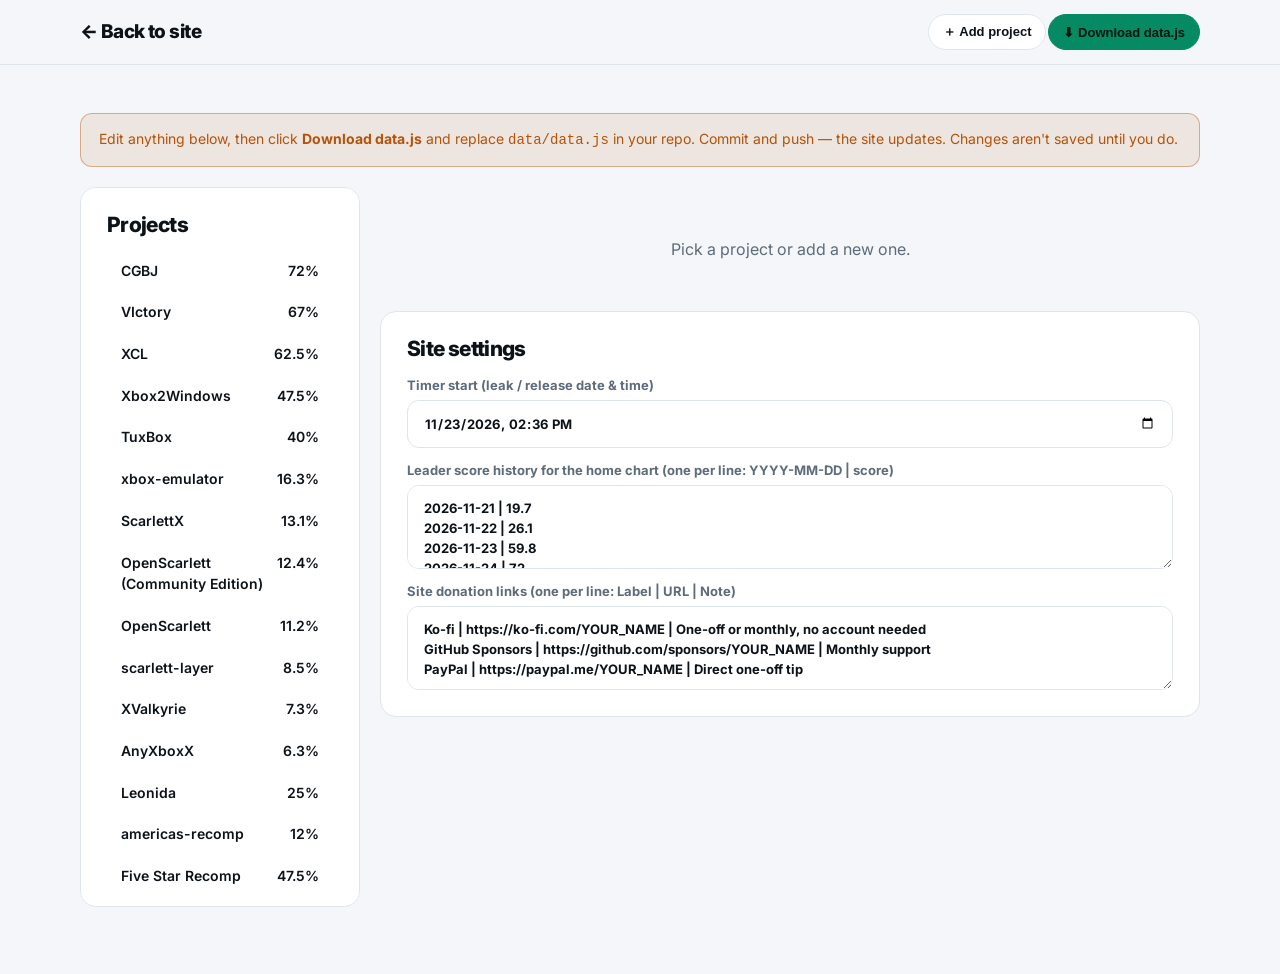
==== admin.html @ a1310005 "Add files via upload" ====
<!DOCTYPE html>
<html lang="en"><head><meta charset="utf-8"><meta name="viewport" content="width=device-width, initial-scale=1"><meta name="robots" content="noindex">
<title>Admin — RecompWatch</title><link rel="icon" href="assets/favicon.svg"><link rel="preconnect" href="https://fonts.googleapis.com"><link href="https://fonts.googleapis.com/css2?family=Inter:wght@400;600;700;800;900&family=JetBrains+Mono:wght@500;700&display=swap" rel="stylesheet"><link rel="stylesheet" href="css/styles.css"></head><body data-page="admin">
<script src="data/data.js"></script>
<header class="nav"><div class="wrap"><a class="brand" href="index.html">← Back to site</a><nav class="links"><button class="btn sm" id="add">＋ Add project</button><button class="btn sm pri" id="dl">⬇ Download data.js</button></nav></div></header>
<main class="wrap sec"><div class="note">Edit anything below, then click <b>Download data.js</b> and replace <code>data/data.js</code> in your repo. Commit and push — the site updates. Changes aren't saved until you do.</div>
<div class="adm"><div class="box list"><h3>Projects</h3><div id="pl"></div></div><div><div id="fm"></div>
<div class="box"><h3>Site settings</h3><div class="f"><label>Timer start (leak / release date &amp; time)<input type="datetime-local" id="sd"></label><label>Leader score history for the home chart (one per line: YYYY-MM-DD | score)<textarea id="hist"></textarea></label><label>Site donation links (one per line: Label | URL | Note)<textarea id="sdn"></textarea></label></div></div></div></div></main>
<script src="js/admin.js"></script></body></html>
---- css/styles.css ----
:root{--bg:#090c11;--bg2:#0e131a;--card:#10161e;--line:#1f2933;--ink:#e9eef5;--mut:#8593a3;--a:#2ee6a6;--b:#3b82f6;--hot:#ffb454;--bad:#ff6b6b;--g:linear-gradient(90deg,#3b82f6,#22d3c5 60%,#a3e635);--r:16px;--mono:"JetBrains Mono",ui-monospace,SFMono-Regular,Menlo,Consolas,monospace;font-family:Inter,system-ui,-apple-system,"Segoe UI",sans-serif}
@media(prefers-color-scheme:light){:root{--bg:#f4f6f9;--bg2:#fff;--card:#fff;--line:#dfe5ec;--ink:#0c1218;--mut:#5d6b7b;--a:#058a63;--b:#2563eb;--hot:#b45309;--g:linear-gradient(90deg,#2563eb,#0ea5a0 60%,#65a30d)}}
*{box-sizing:border-box}html{scroll-behavior:smooth}body{margin:0;background:var(--bg);color:var(--ink);line-height:1.55;-webkit-font-smoothing:antialiased}
a{color:inherit}img{max-width:100%}h1,h2,h3{margin:0;letter-spacing:-.03em;line-height:1.05}.wrap{width:min(1120px,calc(100% - 36px));margin:auto}
.grad{background:var(--g);-webkit-background-clip:text;background-clip:text;color:transparent}.mono{font-family:var(--mono)}
.kick{font:700 11.5px var(--mono);letter-spacing:.14em;text-transform:uppercase;color:var(--mut)}
.nav{position:sticky;top:0;z-index:20;background:color-mix(in srgb,var(--bg) 85%,transparent);backdrop-filter:blur(14px);border-bottom:1px solid var(--line)}
.nav .wrap{display:flex;align-items:center;gap:18px;height:64px}.brand{display:flex;align-items:center;gap:11px;font-weight:800;font-size:19px;text-decoration:none;letter-spacing:-.03em}
.brand small{font:600 9px var(--mono);letter-spacing:.16em;color:var(--mut);border:1px solid var(--line);padding:2px 6px;border-radius:5px}.logo{width:36px;height:36px}.logo .live{animation:blink 1.6s infinite}@keyframes blink{50%{opacity:.25}}
.links{display:flex;gap:2px;margin-left:auto;overflow-x:auto;scrollbar-width:none}.links a{padding:8px 13px;border-radius:9px;text-decoration:none;font-size:14px;font-weight:600;color:var(--mut);white-space:nowrap}
.links a:hover{color:var(--ink);background:var(--bg2)}.links a.on{color:var(--ink);background:var(--card);box-shadow:inset 0 -2px 0 var(--a)}.links a.don{color:var(--hot)}
.btn{display:inline-flex;align-items:center;gap:8px;padding:12px 20px;border-radius:11px;font-weight:700;text-decoration:none;border:1px solid var(--line);background:var(--card);cursor:pointer;font-size:14.5px;color:var(--ink)}
.btn.pri{background:var(--a);border-color:var(--a);color:#04140d}.btn.dark{background:var(--ink);color:var(--bg);border-color:var(--ink)}.btn:hover{filter:brightness(1.1)}.btn.sm{padding:8px 14px;font-size:13px;border-radius:999px}
.hero{position:relative;padding:76px 0 56px;overflow:hidden}.hero:before{content:"";position:absolute;inset:0;z-index:-1;background:linear-gradient(var(--line) 1px,transparent 1px) 0 0/48px 48px,linear-gradient(90deg,var(--line) 1px,transparent 1px) 0 0/48px 48px;opacity:.35;-webkit-mask:radial-gradient(ellipse 70% 80% at 30% 20%,#000,transparent);mask:radial-gradient(ellipse 70% 80% at 30% 20%,#000,transparent)}
.hero .wrap{display:grid;grid-template-columns:1.3fr 1fr;gap:40px;align-items:center}.hero h1{font-size:clamp(46px,7.4vw,92px);font-weight:900;margin:18px 0 16px}.hero h1 em{font-style:normal;color:var(--a)}.hero h1 em:after{content:"";display:inline-block;width:.08em;height:.82em;margin-left:.08em;background:var(--a);vertical-align:-.05em;animation:blink 1s steps(1) infinite}
.sub{font-size:clamp(17px,2vw,21px);color:var(--mut);margin:0 0 28px;max-width:520px}.cta{display:flex;gap:10px;flex-wrap:wrap}
.clock{padding:24px;border-radius:var(--r);background:var(--card);border:1px solid var(--line);box-shadow:0 0 0 1px #0000,0 30px 60px -30px #2ee6a633}.clock .kick{display:flex;justify-content:space-between;align-items:center}.clock .kick i{display:inline-flex;gap:7px;align-items:center;color:var(--a);font-style:normal}
.dot{width:7px;height:7px;border-radius:50%;background:var(--a);animation:blink 1.4s infinite}.digits{display:flex;gap:6px;align-items:flex-start;margin:20px 0 14px;font-family:var(--mono)}.digits div{flex:1;text-align:center}.digits b{display:block;font-size:clamp(34px,5vw,54px);font-weight:700;line-height:1;font-variant-numeric:tabular-nums}.digits small{font-size:10px;letter-spacing:.14em;color:var(--mut);text-transform:uppercase}.digits span{font-size:34px;color:var(--mut);padding-top:2px}
.cap{font-size:12.5px;color:var(--mut)}
.sec{padding:48px 0}.head{display:flex;align-items:end;justify-content:space-between;gap:16px;margin-bottom:24px;flex-wrap:wrap}.head h2{font-size:clamp(28px,4.4vw,42px);font-weight:900}.head p{color:var(--mut);margin:8px 0 0;max-width:560px}
.page-h{padding:48px 0 8px}.page-h h1{font-size:clamp(36px,6.4vw,62px);font-weight:900}.page-h p{color:var(--mut);font-size:18px;max-width:600px;margin:12px 0 0}
.ov{padding:30px;border-radius:24px;background:var(--card);border:1px solid var(--line)}.ov-top{display:flex;justify-content:space-between;gap:24px;flex-wrap:wrap;align-items:flex-start}.bigsc{font-size:clamp(78px,13vw,148px);font-weight:900;line-height:.9;letter-spacing:-.05em}.bigsc sup{font-size:.34em;color:var(--a);vertical-align:top;letter-spacing:0;margin-left:4px}
.lead{color:var(--mut);margin:14px 0 0}.lead b{color:var(--ink)}.chips{display:grid;grid-template-columns:repeat(2,minmax(130px,1fr));gap:10px}.chips div{padding:14px 18px;border-radius:14px;background:var(--bg2);border:1px solid var(--line)}.chips b{font-size:22px;font-weight:800;display:block;line-height:1.1}.chips span{font-size:12.5px;color:var(--mut)}
.bw{overflow-x:auto;padding-bottom:6px;margin-top:24px}.bw>div{min-width:640px}.mk{position:relative;height:78px}.mk a{position:absolute;top:0;transform:translateX(-50%);width:36px;height:36px}.mk .av{width:36px;height:36px;border-radius:50%;border:2px solid var(--card);box-shadow:0 0 0 1px var(--line)}.mk a.lead1 .av{box-shadow:0 0 0 2px var(--a)}
.mk .tip{position:absolute;bottom:42px;left:50%;transform:translateX(-50%);white-space:nowrap;font:700 11px var(--mono);padding:4px 9px;border-radius:8px;background:var(--ink);color:var(--bg)}.mk svg{position:absolute;left:0;right:0;top:38px;width:100%;height:40px}.mk path{fill:none;stroke:var(--mut);stroke-width:1.2;vector-effect:non-scaling-stroke;opacity:.6}
.seg{display:flex;gap:3px;height:var(--h,12px)}.seg i{flex:var(--w);background:var(--line);border-radius:4px;overflow:hidden;position:relative}.seg i b{position:absolute;inset:0 auto 0 0;width:var(--f);background:var(--c,var(--a));display:block}.seg.xl{--h:26px}
.lbs{position:relative;height:22px;margin-top:8px;font-size:11.5px;font-weight:700}.lbs span{position:absolute;top:0;white-space:nowrap;display:flex;gap:6px;align-items:center}.lbs span:before{content:"";width:6px;height:6px;border-radius:50%;background:var(--a);opacity:.5}.lbs .r{transform:translateX(-100%);right:0;left:auto!important}.lbs .on:before{opacity:1}.lbs .off{color:var(--mut)}
.hist{margin-top:20px;padding-top:16px;border-top:1px solid var(--line)}.hist svg{width:100%;height:84px;display:block;margin-top:8px}.hist .ax{display:flex;justify-content:space-between;font:600 11px var(--mono);color:var(--mut)}
.mini{display:flex;gap:14px;align-items:center;padding:14px 18px;border-radius:14px;background:var(--card);border:1px solid var(--line);margin-bottom:10px;text-decoration:none}.mini:hover{border-color:var(--a)}.mini .n{font:800 22px var(--mono);color:var(--mut);width:26px}.mini .g{flex:1;min-width:0}.mini .g .seg{margin-top:8px;--h:7px}.mini b{font-size:17px}.mini .s{font:800 22px var(--mono)}
.av{width:48px;height:48px;border-radius:12px;object-fit:cover;background:var(--bg2);flex:none;display:grid;place-items:center;font-weight:900;font-size:19px;color:#04140d;background:var(--g)}
.pc{display:flex;gap:18px;padding:24px 26px;border-radius:22px;background:var(--card);border:1px solid var(--line);margin-bottom:16px}.pc.arch{opacity:.6}.pc-rank{font:800 40px var(--mono);color:var(--a);width:44px;flex:none;line-height:1}.pc-main{flex:1;min-width:0}
.pc header{display:flex;gap:14px;align-items:flex-start}.pc-id{display:flex;gap:14px;align-items:center;text-decoration:none;min-width:0}.pc-id h3{font-size:22px;font-weight:800}.pc-id:hover h3{color:var(--a)}.by{font-size:13px;color:var(--mut);overflow-wrap:anywhere}
.score{margin-left:auto;text-align:right;flex:none}.score b{font-size:40px;font-weight:900;line-height:1;letter-spacing:-.04em}.score b small{font-size:16px;color:var(--mut);font-weight:700}.score span{display:block;font-size:12.5px;font-weight:700;color:var(--mut)}
.tags{display:flex;gap:7px;flex-wrap:wrap;margin:14px 0}.tag{padding:4px 11px;border-radius:99px;background:var(--bg2);border:1px solid var(--line);font-size:12px;font-weight:700;color:var(--mut)}.tag.gta{color:var(--a);border-color:color-mix(in srgb,var(--a) 45%,transparent)}.tag.ver{background:color-mix(in srgb,var(--a) 15%,transparent);color:var(--a);border-color:transparent}.tag.warn{color:var(--hot);border-color:color-mix(in srgb,var(--hot) 45%,transparent)}
.sum2{margin:0 0 18px;color:var(--ink);opacity:.86;max-width:840px}.pc .bw{margin-top:0}.mt4{display:grid;grid-template-columns:repeat(auto-fit,minmax(190px,1fr));gap:18px;margin:20px 0 6px;padding-top:16px;border-top:1px dashed var(--line)}.mt4 div>div{display:flex;justify-content:space-between;gap:8px;font-size:12.5px;font-weight:700;margin-bottom:6px}.mt4 em{font-style:normal;color:var(--mut);font-weight:500;text-align:right}.mt4 .seg{--h:6px}.mt4 .seg i{border-radius:3px}
.pcd{display:grid;grid-template-columns:1fr 1fr;gap:28px;margin-top:20px}.pcd[hidden]{display:none}.pcd h4{font:700 11.5px var(--mono);letter-spacing:.12em;color:var(--mut);margin:0 0 10px}.pcd ul{list-style:none;margin:0;padding:0}.pcd li{position:relative;padding-left:22px;margin:0 0 10px;font-size:14.5px;opacity:.9}.pcd li:before{position:absolute;left:0;font-weight:800}.ok li:before{content:"✓";color:var(--a)}.no li:before{content:"–";color:var(--bad)}
.pc footer{display:flex;gap:18px;align-items:center;flex-wrap:wrap;margin-top:20px;padding-top:16px;border-top:1px solid var(--line);font-size:13.5px;color:var(--mut)}.pc footer .sp{flex:1}.pc footer .st{font-family:var(--mono);font-size:12.5px}
.grid{display:grid;grid-template-columns:repeat(auto-fill,minmax(290px,1fr));gap:14px}.card{display:flex;flex-direction:column;gap:10px;padding:22px;border-radius:var(--r);background:var(--card);border:1px solid var(--line);text-decoration:none;transition:.15s}a.card:hover{transform:translateY(-2px);border-color:var(--a)}.card h3{font-size:20px;font-weight:800}.sum{color:var(--mut);font-size:14px;margin:0}
.stats{display:grid;grid-template-columns:repeat(auto-fit,minmax(170px,1fr));gap:12px}.stat{padding:20px;border-radius:var(--r);background:var(--card);border:1px solid var(--line)}.stat b{font-size:34px;font-weight:900;display:block;line-height:1}.stat span{color:var(--mut);font-size:14px}
.tools{display:flex;gap:10px;flex-wrap:wrap;margin-bottom:22px}.tools input,.tools select,.f input,.f textarea,.f select{padding:12px 16px;border-radius:12px;border:1px solid var(--line);background:var(--card);color:var(--ink);font:inherit}.tools input{flex:1;min-width:200px}
.chip{padding:10px 16px;border-radius:99px;border:1px solid var(--line);background:var(--card);color:var(--mut);font-weight:700;font-size:14px;cursor:pointer}.chip.on{background:var(--a);color:#04140d;border-color:var(--a)}
.dt{display:grid;grid-template-columns:1.5fr 1fr;gap:20px}.box{padding:26px;border-radius:var(--r);background:var(--card);border:1px solid var(--line);margin-bottom:20px}.box h3{font-size:21px;font-weight:800;margin-bottom:14px}
.vids{display:grid;grid-template-columns:repeat(auto-fill,minmax(300px,1fr));gap:14px}.vids iframe,.vids video{width:100%;aspect-ratio:16/9;border:0;border-radius:12px;background:#000}
.tl{border-left:2px solid var(--line);margin-left:6px;padding-left:20px}.tl div{position:relative;margin-bottom:18px}.tl div:before{content:"";position:absolute;left:-27px;top:6px;width:12px;height:12px;border-radius:50%;background:var(--a)}.tl small{color:var(--mut);font:600 12px var(--mono)}
.kv{display:grid;grid-template-columns:auto 1fr;gap:8px 18px;font-size:14px}.kv span{color:var(--mut)}.links2{display:grid;gap:10px}.ladder{display:grid;gap:8px}.step{display:flex;gap:12px;align-items:center;padding:12px 16px;border-radius:12px;background:var(--bg2);border:1px solid var(--line)}.step em{margin-left:auto;font:600 12px var(--mono);color:var(--mut);font-style:normal}
.row{display:flex;gap:14px;align-items:center;padding:14px 18px;border-radius:14px;background:var(--card);border:1px solid var(--line);margin-bottom:10px;flex-wrap:wrap}.row .grow{flex:1;min-width:200px}.row p{margin:2px 0 0;color:var(--mut);font-size:14px}
.don{display:grid;grid-template-columns:repeat(auto-fit,minmax(240px,1fr));gap:14px}.don .card{text-align:center;align-items:center;padding:30px}.don .emo{font-size:38px;color:var(--hot)}
.foot{border-top:1px solid var(--line);padding:32px 0;margin-top:50px;color:var(--mut);font-size:13px}.foot .wrap{display:flex;gap:24px;justify-content:space-between;flex-wrap:wrap}
.note{padding:14px 18px;border-radius:12px;background:color-mix(in srgb,var(--hot) 10%,transparent);border:1px solid color-mix(in srgb,var(--hot) 40%,transparent);color:var(--hot);font-size:14px;margin-bottom:20px}.empty{padding:50px;text-align:center;color:var(--mut)}
.f{display:grid;gap:12px}.f label{display:grid;gap:5px;font-size:13px;font-weight:700;color:var(--mut)}.f textarea{min-height:84px;resize:vertical}
.adm{display:grid;grid-template-columns:280px 1fr;gap:20px;align-items:start}.adm .list{position:sticky;top:80px;max-height:80vh;overflow:auto}.pi{padding:10px 14px;border-radius:10px;cursor:pointer;display:flex;justify-content:space-between;font-weight:600;font-size:14px}.pi:hover{background:var(--bg2)}.pi.on{background:var(--a);color:#04140d}
@media(max-width:860px){.hero .wrap,.dt,.adm,.pcd{grid-template-columns:1fr}.adm .list{position:static;max-height:240px}.pc{padding:18px}.pc-rank{display:none}.brand small{display:none}.ov{padding:20px}}
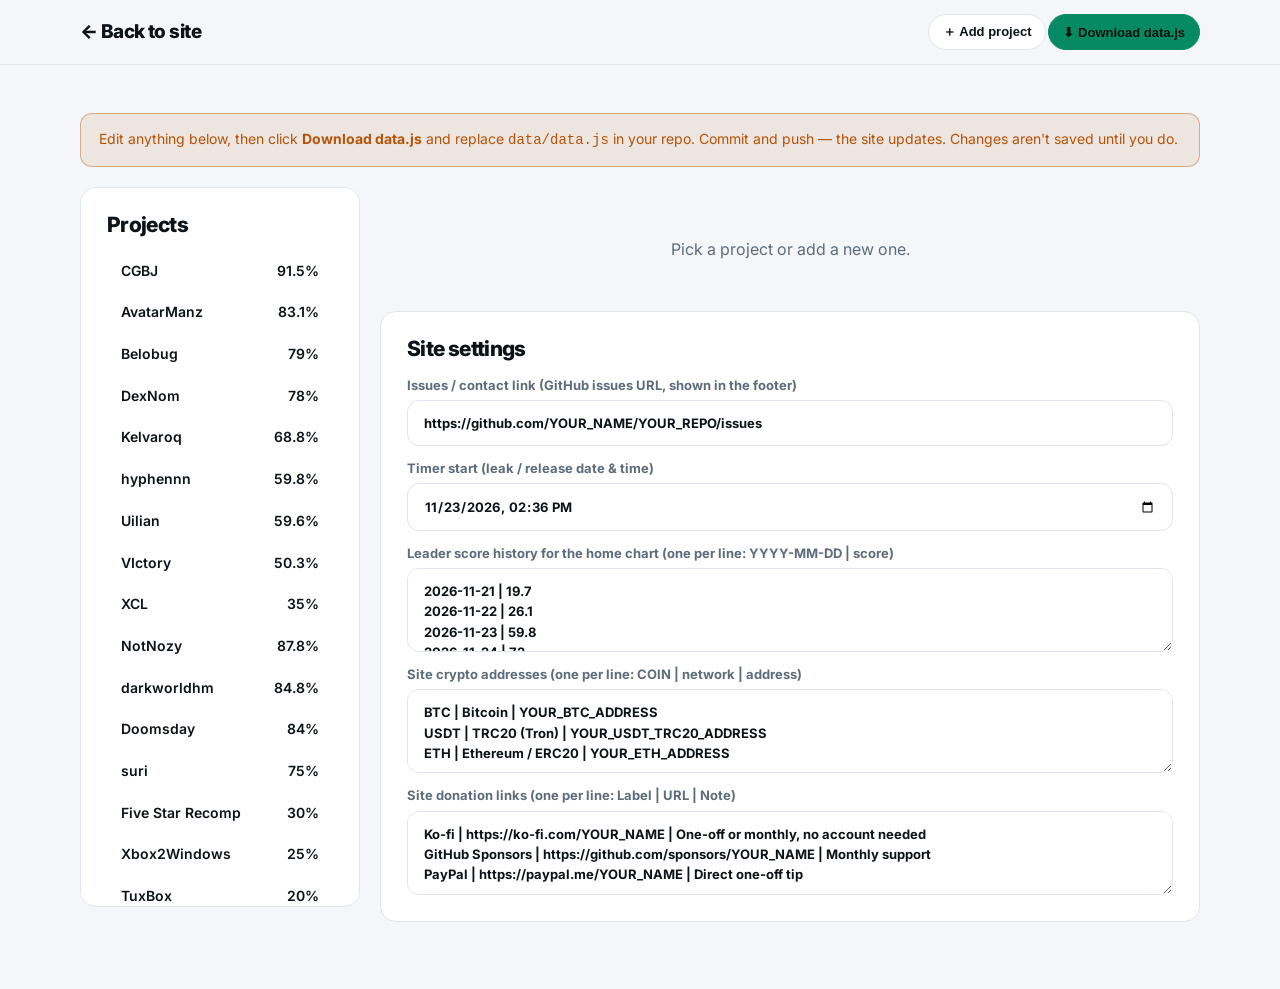
==== commit 89fe5744: "Add files via upload" ====
--- a/admin.html
+++ b/admin.html
@@ -5,5 +5,5 @@
 <header class="nav"><div class="wrap"><a class="brand" href="index.html">← Back to site</a><nav class="links"><button class="btn sm" id="add">＋ Add project</button><button class="btn sm pri" id="dl">⬇ Download data.js</button></nav></div></header>
 <main class="wrap sec"><div class="note">Edit anything below, then click <b>Download data.js</b> and replace <code>data/data.js</code> in your repo. Commit and push — the site updates. Changes aren't saved until you do.</div>
 <div class="adm"><div class="box list"><h3>Projects</h3><div id="pl"></div></div><div><div id="fm"></div>
-<div class="box"><h3>Site settings</h3><div class="f"><label>Timer start (leak / release date &amp; time)<input type="datetime-local" id="sd"></label><label>Leader score history for the home chart (one per line: YYYY-MM-DD | score)<textarea id="hist"></textarea></label><label>Site donation links (one per line: Label | URL | Note)<textarea id="sdn"></textarea></label></div></div></div></div></main>
+<div class="box"><h3>Site settings</h3><div class="f"><label>Issues / contact link (GitHub issues URL, shown in the footer)<input id="iss" placeholder="https://github.com/YOU/REPO/issues"></label><label>Timer start (leak / release date &amp; time)<input type="datetime-local" id="sd"></label><label>Leader score history for the home chart (one per line: YYYY-MM-DD | score)<textarea id="hist"></textarea></label><label>Site crypto addresses (one per line: COIN | network | address)<textarea id="scr"></textarea></label><label>Site donation links (one per line: Label | URL | Note)<textarea id="sdn"></textarea></label></div></div></div></div></main>
 <script src="js/admin.js"></script></body></html>
--- a/css/styles.css
+++ b/css/styles.css
@@ -1,5 +1,5 @@
-:root{--bg:#090c11;--bg2:#0e131a;--card:#10161e;--line:#1f2933;--ink:#e9eef5;--mut:#8593a3;--a:#2ee6a6;--b:#3b82f6;--hot:#ffb454;--bad:#ff6b6b;--g:linear-gradient(90deg,#3b82f6,#22d3c5 60%,#a3e635);--r:16px;--mono:"JetBrains Mono",ui-monospace,SFMono-Regular,Menlo,Consolas,monospace;font-family:Inter,system-ui,-apple-system,"Segoe UI",sans-serif}
-@media(prefers-color-scheme:light){:root{--bg:#f4f6f9;--bg2:#fff;--card:#fff;--line:#dfe5ec;--ink:#0c1218;--mut:#5d6b7b;--a:#058a63;--b:#2563eb;--hot:#b45309;--g:linear-gradient(90deg,#2563eb,#0ea5a0 60%,#65a30d)}}
+:root{--bg:#f4f6f9;--bg2:#fff;--card:#fff;--line:#dfe5ec;--ink:#0c1218;--mut:#5d6b7b;--a:#058a63;--b:#2563eb;--hot:#b45309;--g:linear-gradient(90deg,#2563eb,#0ea5a0 60%,#65a30d);color-scheme:light;--bad:#ff6b6b;--r:16px;--mono:"JetBrains Mono",ui-monospace,SFMono-Regular,Menlo,Consolas,monospace;font-family:Inter,system-ui,-apple-system,"Segoe UI",sans-serif}
+html[data-theme=dark]{color-scheme:dark;--bg:#090c11;--bg2:#0e131a;--card:#10161e;--line:#1f2933;--ink:#e9eef5;--mut:#8593a3;--a:#2ee6a6;--b:#3b82f6;--hot:#ffb454;--g:linear-gradient(90deg,#3b82f6,#22d3c5 60%,#a3e635);}
 *{box-sizing:border-box}html{scroll-behavior:smooth}body{margin:0;background:var(--bg);color:var(--ink);line-height:1.55;-webkit-font-smoothing:antialiased}
 a{color:inherit}img{max-width:100%}h1,h2,h3{margin:0;letter-spacing:-.03em;line-height:1.05}.wrap{width:min(1120px,calc(100% - 36px));margin:auto}
 .grad{background:var(--g);-webkit-background-clip:text;background-clip:text;color:transparent}.mono{font-family:var(--mono)}
@@ -50,3 +50,9 @@
 .f{display:grid;gap:12px}.f label{display:grid;gap:5px;font-size:13px;font-weight:700;color:var(--mut)}.f textarea{min-height:84px;resize:vertical}
 .adm{display:grid;grid-template-columns:280px 1fr;gap:20px;align-items:start}.adm .list{position:sticky;top:80px;max-height:80vh;overflow:auto}.pi{padding:10px 14px;border-radius:10px;cursor:pointer;display:flex;justify-content:space-between;font-weight:600;font-size:14px}.pi:hover{background:var(--bg2)}.pi.on{background:var(--a);color:#04140d}
 @media(max-width:860px){.hero .wrap,.dt,.adm,.pcd{grid-template-columns:1fr}.adm .list{position:static;max-height:240px}.pc{padding:18px}.pc-rank{display:none}.brand small{display:none}.ov{padding:20px}}
+.tbtn{flex:none;width:38px;height:38px;border-radius:10px;border:1px solid var(--line);background:var(--card);color:var(--ink);cursor:pointer;font-size:17px;line-height:1;display:grid;place-items:center}.tbtn:hover{border-color:var(--a)}
+.tag.amd{color:#ff7a70;border-color:#ff7a7055}.tag.nv{color:#8fd13a;border-color:#8fd13a55}.tag.stale{color:var(--bad);border-color:color-mix(in srgb,var(--bad) 45%,transparent)}a.tag{text-decoration:none}a.tag:hover{filter:brightness(1.2)}
+.lbs .lsub{color:var(--mut);font-weight:600;transform:translateX(-50%)}.lbs .lsub:before{display:none}.mk .lock{position:absolute;right:-4px;top:22px;font-size:12px;background:var(--card);border-radius:50%;width:18px;height:18px;display:grid;place-items:center;border:1px solid var(--line)}
+.pc-rank{font-size:34px}.pc-id h3{overflow-wrap:anywhere}
+.cry{display:grid;gap:8px;margin-top:10px}.cr{display:flex;gap:10px;align-items:center;flex-wrap:wrap;padding:10px 12px;border-radius:12px;background:var(--bg2);border:1px solid var(--line)}.cr b{font:800 13px var(--mono);color:var(--hot);min-width:44px}.cr code{flex:1;min-width:180px;font:12.5px var(--mono);overflow-wrap:anywhere;color:var(--ink)}.cdet summary{cursor:pointer;color:var(--a);font-size:13px;font-weight:700;margin-top:6px}
+.mbar{height:6px;border-radius:3px;background:var(--line);overflow:hidden}.mbar i{display:block;height:100%;background:var(--g);border-radius:3px}
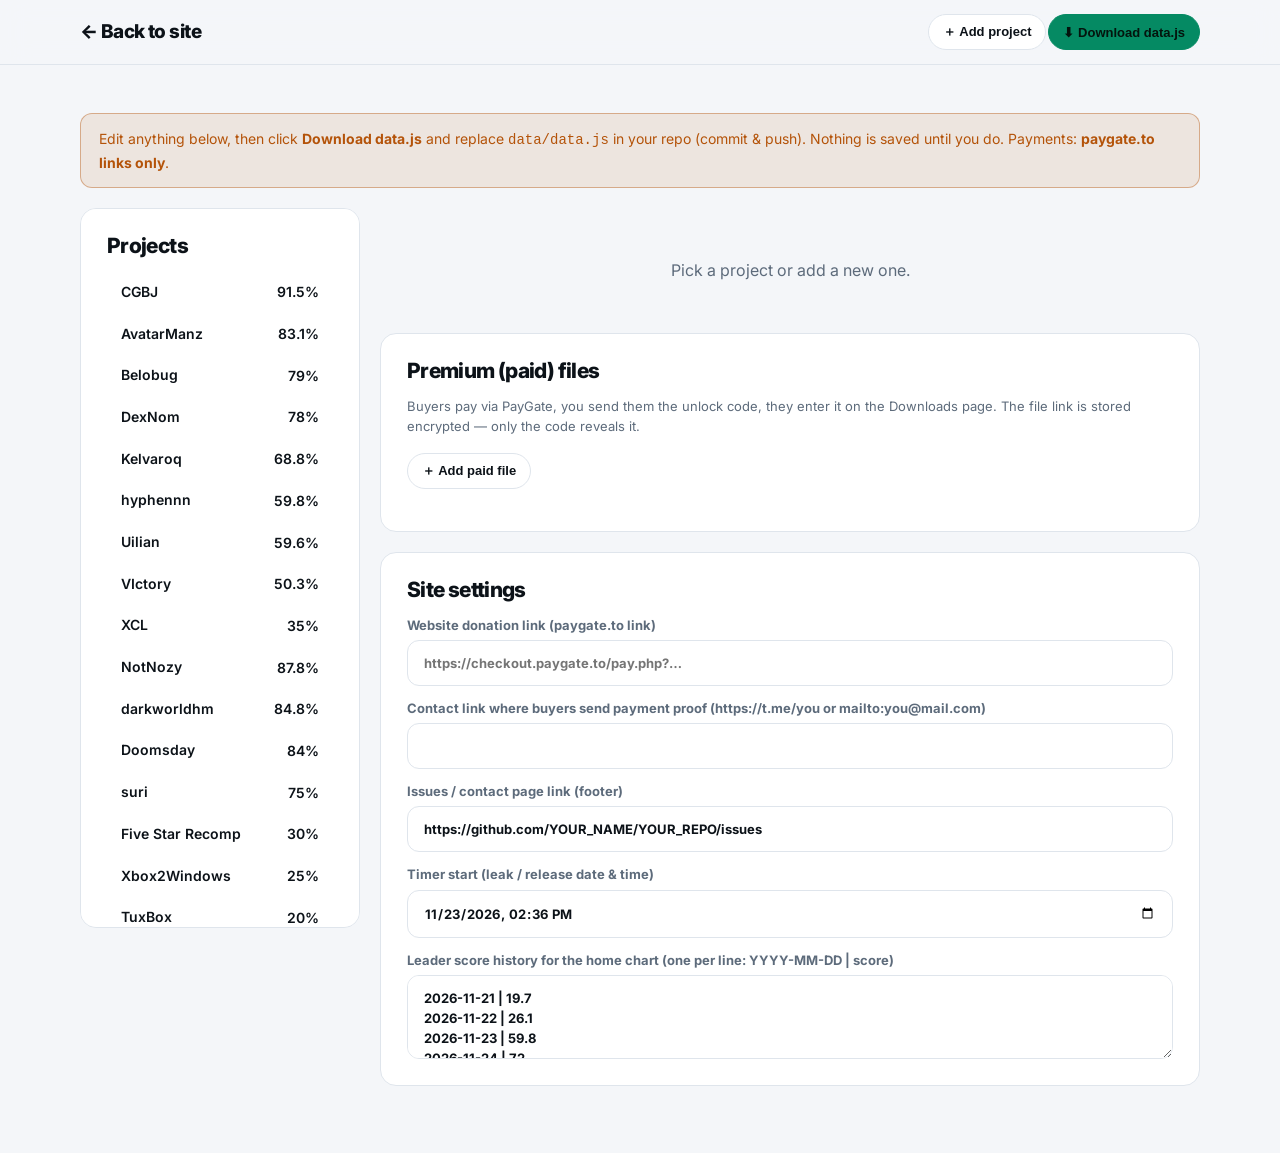
==== commit a5f069b8: "Add files via upload" ====
--- a/admin.html
+++ b/admin.html
@@ -3,7 +3,13 @@
 <title>Admin — RecompWatch</title><link rel="icon" href="assets/favicon.svg"><link rel="preconnect" href="https://fonts.googleapis.com"><link href="https://fonts.googleapis.com/css2?family=Inter:wght@400;600;700;800;900&family=JetBrains+Mono:wght@500;700&display=swap" rel="stylesheet"><link rel="stylesheet" href="css/styles.css"></head><body data-page="admin">
 <script src="data/data.js"></script>
 <header class="nav"><div class="wrap"><a class="brand" href="index.html">← Back to site</a><nav class="links"><button class="btn sm" id="add">＋ Add project</button><button class="btn sm pri" id="dl">⬇ Download data.js</button></nav></div></header>
-<main class="wrap sec"><div class="note">Edit anything below, then click <b>Download data.js</b> and replace <code>data/data.js</code> in your repo. Commit and push — the site updates. Changes aren't saved until you do.</div>
+<main class="wrap sec"><div class="note">Edit anything below, then click <b>Download data.js</b> and replace <code>data/data.js</code> in your repo (commit &amp; push). Nothing is saved until you do. Payments: <b>paygate.to links only</b>.</div>
 <div class="adm"><div class="box list"><h3>Projects</h3><div id="pl"></div></div><div><div id="fm"></div>
-<div class="box"><h3>Site settings</h3><div class="f"><label>Issues / contact link (GitHub issues URL, shown in the footer)<input id="iss" placeholder="https://github.com/YOU/REPO/issues"></label><label>Timer start (leak / release date &amp; time)<input type="datetime-local" id="sd"></label><label>Leader score history for the home chart (one per line: YYYY-MM-DD | score)<textarea id="hist"></textarea></label><label>Site crypto addresses (one per line: COIN | network | address)<textarea id="scr"></textarea></label><label>Site donation links (one per line: Label | URL | Note)<textarea id="sdn"></textarea></label></div></div></div></div></main>
+<div class="box"><h3>Premium (paid) files</h3><p class="by">Buyers pay via PayGate, you send them the unlock code, they enter it on the Downloads page. The file link is stored encrypted — only the code reveals it.</p><div id="paid"></div><p><button class="btn sm" id="addpaid">＋ Add paid file</button></p></div>
+<div class="box"><h3>Site settings</h3><div class="f">
+<label>Website donation link (paygate.to link)<input id="don" placeholder="https://checkout.paygate.to/pay.php?…"></label>
+<label>Contact link where buyers send payment proof (https://t.me/you or mailto:you@mail.com)<input id="ctc"></label>
+<label>Issues / contact page link (footer)<input id="iss" placeholder="https://github.com/YOU/REPO/issues"></label>
+<label>Timer start (leak / release date &amp; time)<input type="datetime-local" id="sd"></label>
+<label>Leader score history for the home chart (one per line: YYYY-MM-DD | score)<textarea id="hist"></textarea></label></div></div></div></div></main>
 <script src="js/admin.js"></script></body></html>
--- a/css/styles.css
+++ b/css/styles.css
@@ -56,3 +56,4 @@
 .pc-rank{font-size:34px}.pc-id h3{overflow-wrap:anywhere}
 .cry{display:grid;gap:8px;margin-top:10px}.cr{display:flex;gap:10px;align-items:center;flex-wrap:wrap;padding:10px 12px;border-radius:12px;background:var(--bg2);border:1px solid var(--line)}.cr b{font:800 13px var(--mono);color:var(--hot);min-width:44px}.cr code{flex:1;min-width:180px;font:12.5px var(--mono);overflow-wrap:anywhere;color:var(--ink)}.cdet summary{cursor:pointer;color:var(--a);font-size:13px;font-weight:700;margin-top:6px}
 .mbar{height:6px;border-radius:3px;background:var(--line);overflow:hidden}.mbar i{display:block;height:100%;background:var(--g);border-radius:3px}
+.pf .tools input{flex:none}
